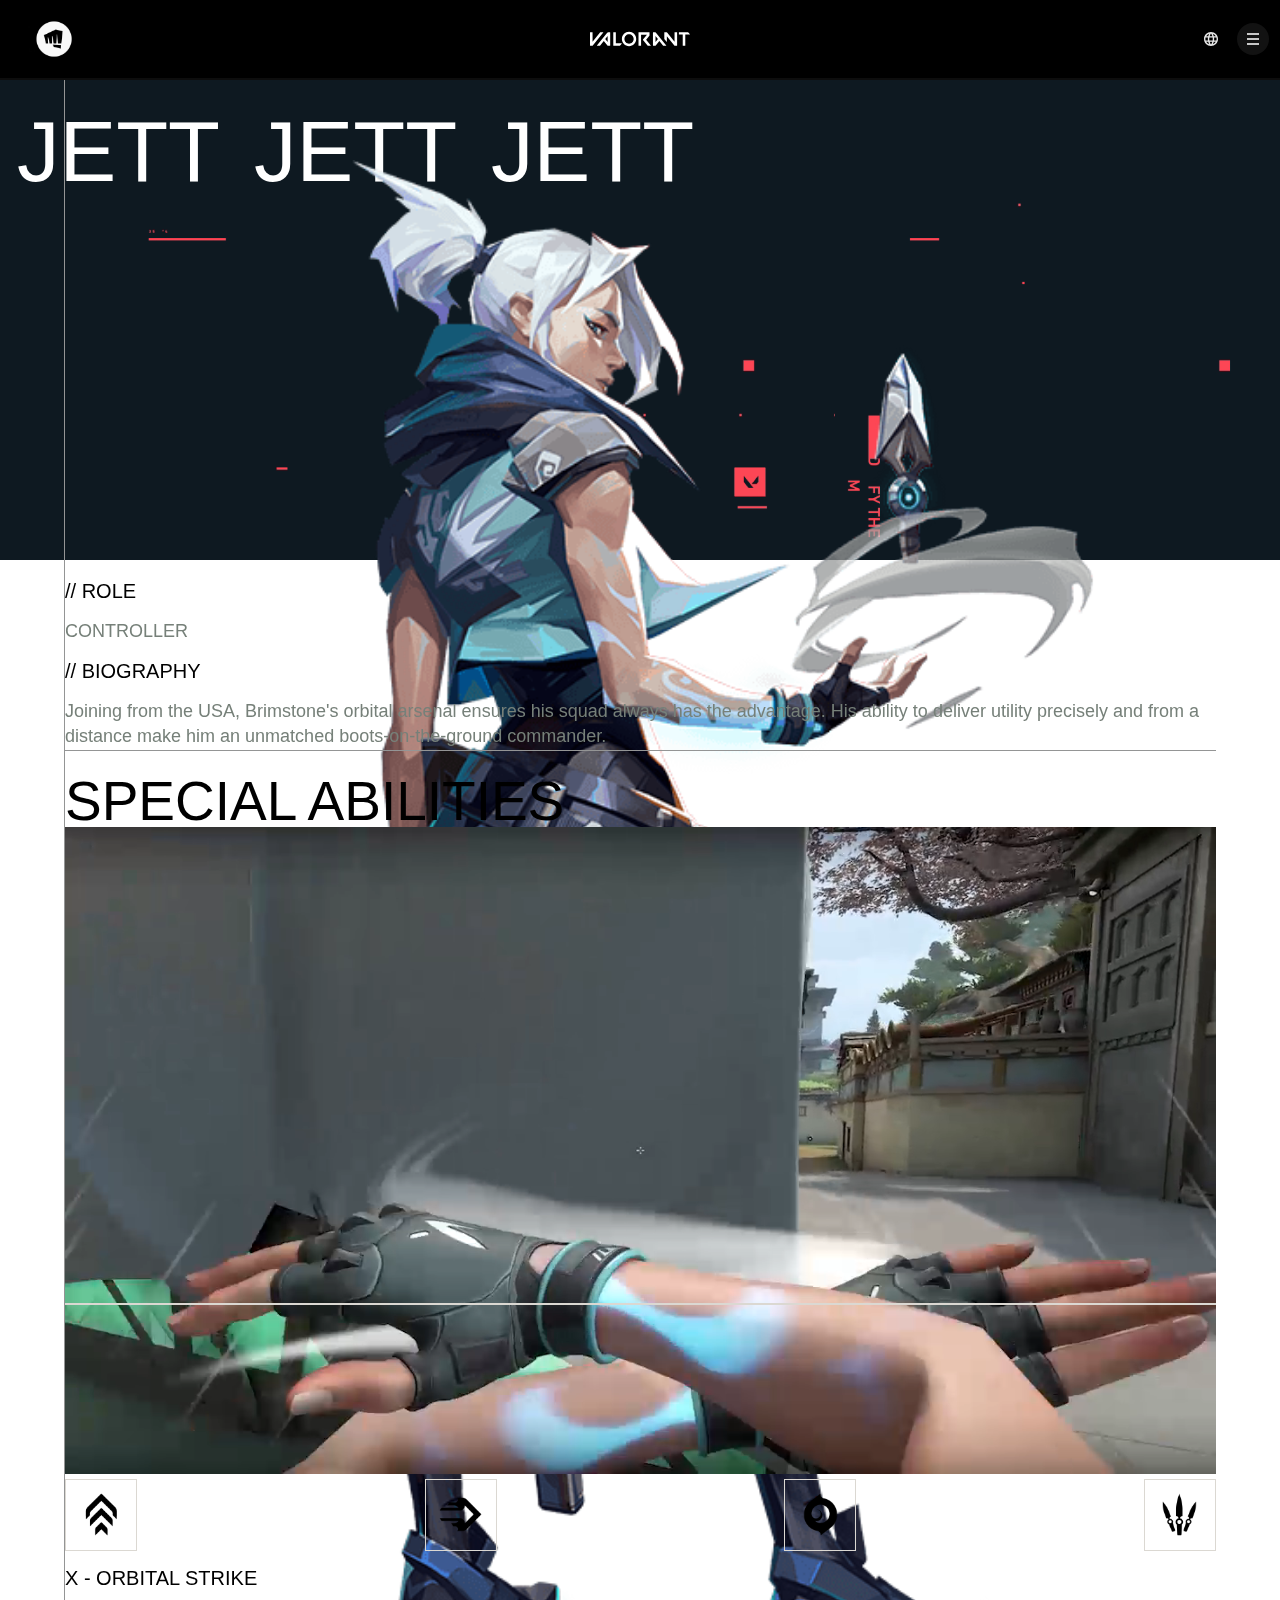
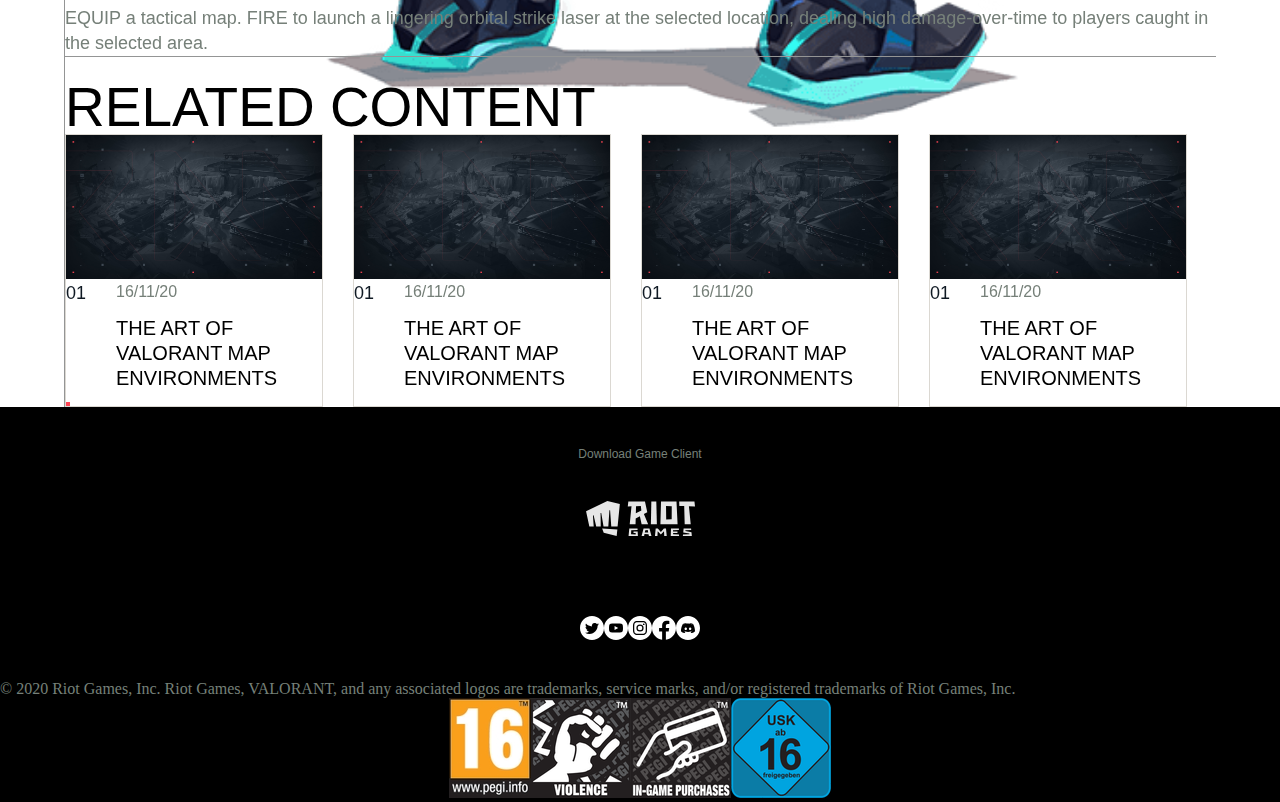
==== agents.html @ daf1ef64 "Add files via upload" ====
<!doctype html>

<html lang="en">

<head>
    <meta charset="UTF-8">
    <meta name="author" content="Lars">
    <meta name="viewport" content="width=device-width, initial-scale=1">
    <title>Play Valorant</title>
    <link href="styles/agents.css" rel="stylesheet">
    <link href="https://lolstatic-a.akamaihd.net/webfonts/live/css/valorant/fonts.css" rel="stylesheet">
</head>

<body>

    <header>
      <nav>
        <ul>
          <li class="riotLi">
            <button class="riot" type="button" name="button"></button>
          </li>
          <li class="logoLi">
            <img class="logo" src="./assets/images/header/logo.svg" alt="logo">
          </li>
          <li class="langLi">
            <img class="lang" src="./assets/images/header/lang.svg" alt="lang">
          </li>
          <li class="menuMobileLi">
            <button class="menuMobile" type="button" name="button"></button>
          </li>
        </ul>
      </nav>
    </header>

    <main>

      <!-- AGENTS SELECT -->
      <section>
          <span></span>
          <video autoplay muted loop>
            <source src="./assets/video/agent-background-generic.mp4" type="video/mp4">
          </video>
          <div class="agentSelect">
            <ul>
              <li>
                <h2>JETT</h2>
              </li>
              <li>
                <h2>JETT</h2>
              </li>
              <li>
                <h2>JETT</h2>
              </li>
            </ul>
            <img src="./assets/images/agents/jett/V_AGENTS_587x900_Jett.png" alt="Jett">
        </div>
      </section>

      <section>
        <h3>// ROLE</h3>
        <p>CONTROLLER</p>
        <h3>// BIOGRAPHY</h3>
        <p>Joining from the USA, Brimstone's orbital arsenal ensures his squad always has the advantage. His ability to deliver utility precisely and from a distance make him an unmatched boots-on-the-ground commander.</p>
      </section>

      <!-- SPECIAL ABILITIES -->
      <section>
        <h2>SPECIAL ABILITIES</h2>
        <video autoplay muted loop>
          <source src="./assets/video/agents/jett/Jett_Q_v001_web.mp4" type="video/mp4">
        </video>
        <ul>
          <li>
            <img src="./assets/images/agents/jett/TX_Jett_Q.png" alt="">
          </li>
          <li>
            <img src="./assets/images/agents/jett/TX_Jett_E.png" alt="">
          </li>
          <li>
            <img src="./assets/images/agents/jett/TX_Jett_C.png" alt="">
          </li>
          <li>
            <img src="./assets/images/agents/jett/TX_Jett_X.png" alt="">
          </li>
        </ul>
        <h3>X - ORBITAL STRIKE</h3>
        <p>EQUIP a tactical map. FIRE to launch a lingering orbital strike laser at the selected location, dealing high damage-over-time to players caught in the selected area.</p>
      </section>

      <!-- RELATED CONTENT -->
      <section>
        <h2>RELATED CONTENT</h2>
        <ul>
          <li>
            <article>
              <img src="./assets/images/news/Valorant_Dev_Diary_24_Banner.jpg" alt="banner1">
              <ul>
                <li>
                  <span>01</span>
                </li>
                <li>
                  <time datetime="2020-11-16">16/11/20</time>
                  <h3>The Art of VALORANT Map Environments</h3>
                </li>
              </ul>
            </article>
          </li>
          <li>
            <article>
              <img src="./assets/images/news/Valorant_Dev_Diary_24_Banner.jpg" alt="banner1">
              <ul>
                <li>
                  <span>01</span>
                </li>
                <li>
                  <time datetime="2020-11-16">16/11/20</time>
                  <h3>The Art of VALORANT Map Environments</h3>
                </li>
              </ul>
            </article>
          </li>
          <li>
            <article>
              <img src="./assets/images/news/Valorant_Dev_Diary_24_Banner.jpg" alt="banner1">
              <ul>
                <li>
                  <span>01</span>
                </li>
                <li>
                  <time datetime="2020-11-16">16/11/20</time>
                  <h3>The Art of VALORANT Map Environments</h3>
                </li>
              </ul>
            </article>
          </li>
          <li>
            <article>
              <img src="./assets/images/news/Valorant_Dev_Diary_24_Banner.jpg" alt="banner1">
              <ul>
                <li>
                  <span>01</span>
                </li>
                <li>
                  <time datetime="2020-11-16">16/11/20</time>
                  <h3>The Art of VALORANT Map Environments</h3>
                </li>
              </ul>
            </article>
          </li>
        </ul>
      </section>

    </main>

    <footer>
      <h4>Download Game Client</h4>
      <a href="#"><img src="./assets/images/footer/riotLogo.svg" alt="Logo"></a>
      <ul>
        <li>
          <a href="#"><img src="./assets/images/footer/twitter.svg" alt=""></a>
        </li>
        <li>
          <a href="#"><img src="./assets/images/footer/youtube.svg" alt=""></a>
        </li>
        <li>
          <a href="#"><img src="./assets/images/footer/instagram.svg" alt=""></a>
        </li>
        <li>
          <a href="#"><img src="./assets/images/footer/facebook.svg" alt=""></a>
        </li>
        <li>
          <a href="#"><img src="./assets/images/footer/discord.svg" alt=""></a>
        </li>
      </ul>
      <p>
        © 2020 Riot Games, Inc. Riot Games, VALORANT, and any associated logos are trademarks, service marks, and/or registered trademarks of Riot Games, Inc.
      </p>
      <ul>
        <li>
          <a href="#"></a>
        </li>
        <li>
          <a href="#"></a>
        </li>
      </ul>
      <ul>
        <li>
          <img src="./assets/images/footer/EU_-_16_black.jpg" alt="">
        </li>
        <li>
          <img src="./assets/images/footer/EU_-_descriptor_violence.png" alt="">
        </li>
        <li>
          <img src="./assets/images/footer/EU_-_descriptor_in-game-purchase.png" alt="">
        </li>
        <li>
          <img src="./assets/images/footer/Germany_-_16_(small).png" alt="">
        </li>
      </ul>
    </footer>

    <script src="scripts/script.js"></script>

</body>

</html>
---- styles/agents.css ----
@import "main.css";
/* AGENTS SELECT */
section:first-of-type {
  margin: 0;
  width: 100%;
  border-left: 0;
  grid-column:1/-1;
  grid-row:1;
}

section:first-of-type video {
  position: relative;
  top: 0;
  bottom: 0;
  height: 30em;
  width: 100%;
  overflow: hidden;
  object-fit: cover;
  object-position: center;
}

section:first-of-type > span {
    position: absolute;
    border-left: 1px solid var(--v-allBorder);
    height: 100%;
    left: 5%;
    z-index: 3;
}

/* in video */
section:first-of-type div {
  position: absolute;
  width: 100%;
  top: 0;
  display: flex;
  flex-direction: column;
  align-items: center;
}

section:first-of-type div ul {
  width: 100vw;
  margin-top: 2em;
  display: flex;
  overflow-x:auto;
  scroll-snap-type: x mandatory;
  /* flex-direction: row; */
}

section:first-of-type div ul li h2 {
  color: var(--v-white);
  border-top: unset;
  font-size: 5.3125em;
  padding: 0 0.2em;
}

section:first-of-type div img{
  position: absolute;
  top: 5em;
  width: 80%;
}

section:nth-of-type(2){
  grid-column:2;
  grid-row:2;
}

/* SPECIAL ABILITIES */

section:nth-of-type(3){
  grid-column:2;
  grid-row:3;
}

section:nth-of-type(3) ul{
  display: flex;
  justify-content: space-between;
}

section:nth-of-type(3) ul::before{
  content: "";
  display: block;
  position: absolute;
  width: 100%;
  top: 61%;
  border: 1px solid var(--v-stroke);
}

section:nth-of-type(3) ul li{
  width: 4.5em;
  height: 4.5em;
  border: 1px solid var(--v-stroke);
  display: flex;
  justify-content: center;
  align-items: center;
}

section:nth-of-type(3) ul li img{
  width: 2.6875em;
  filter: brightness(0);
}

/* RELATED CONTENT */

section:nth-of-type(4){
  grid-column:2;
  grid-row:4;
}

section:nth-of-type(4) ul {
  display:flex;
  overflow-x:auto;
  scroll-snap-type: x mandatory;
}

section:nth-of-type(4) li {
   scroll-snap-align: center;
}

section:nth-of-type(4) li + li {
   margin-left: 1.875em;
}

section:nth-of-type(4) ul li article {
  width: 258px;
  border: 1px solid var(--v-stroke);
}

section:nth-of-type(4) ul li article ul li::before {
  content: "";
      display: block;
      position: absolute;
      height: 0.25em;
      width: 0.25em;
      bottom: 1px;
      left: 1px;
      background-color: var(--v-red);
}

section:nth-of-type(4) ul li article ul li time{
  font-family: DINNextW05-Medium,arial,georgia,sans-serif;
  font-size: 16px;
  color: var(--v-gray);
}

section:nth-of-type(4) ul li article span{
  font-family: DINNextW05-Medium,arial,georgia,sans-serif;
  font-size: 18px;
  text-transform: uppercase;
  color: var(--v-darkBlue);
}
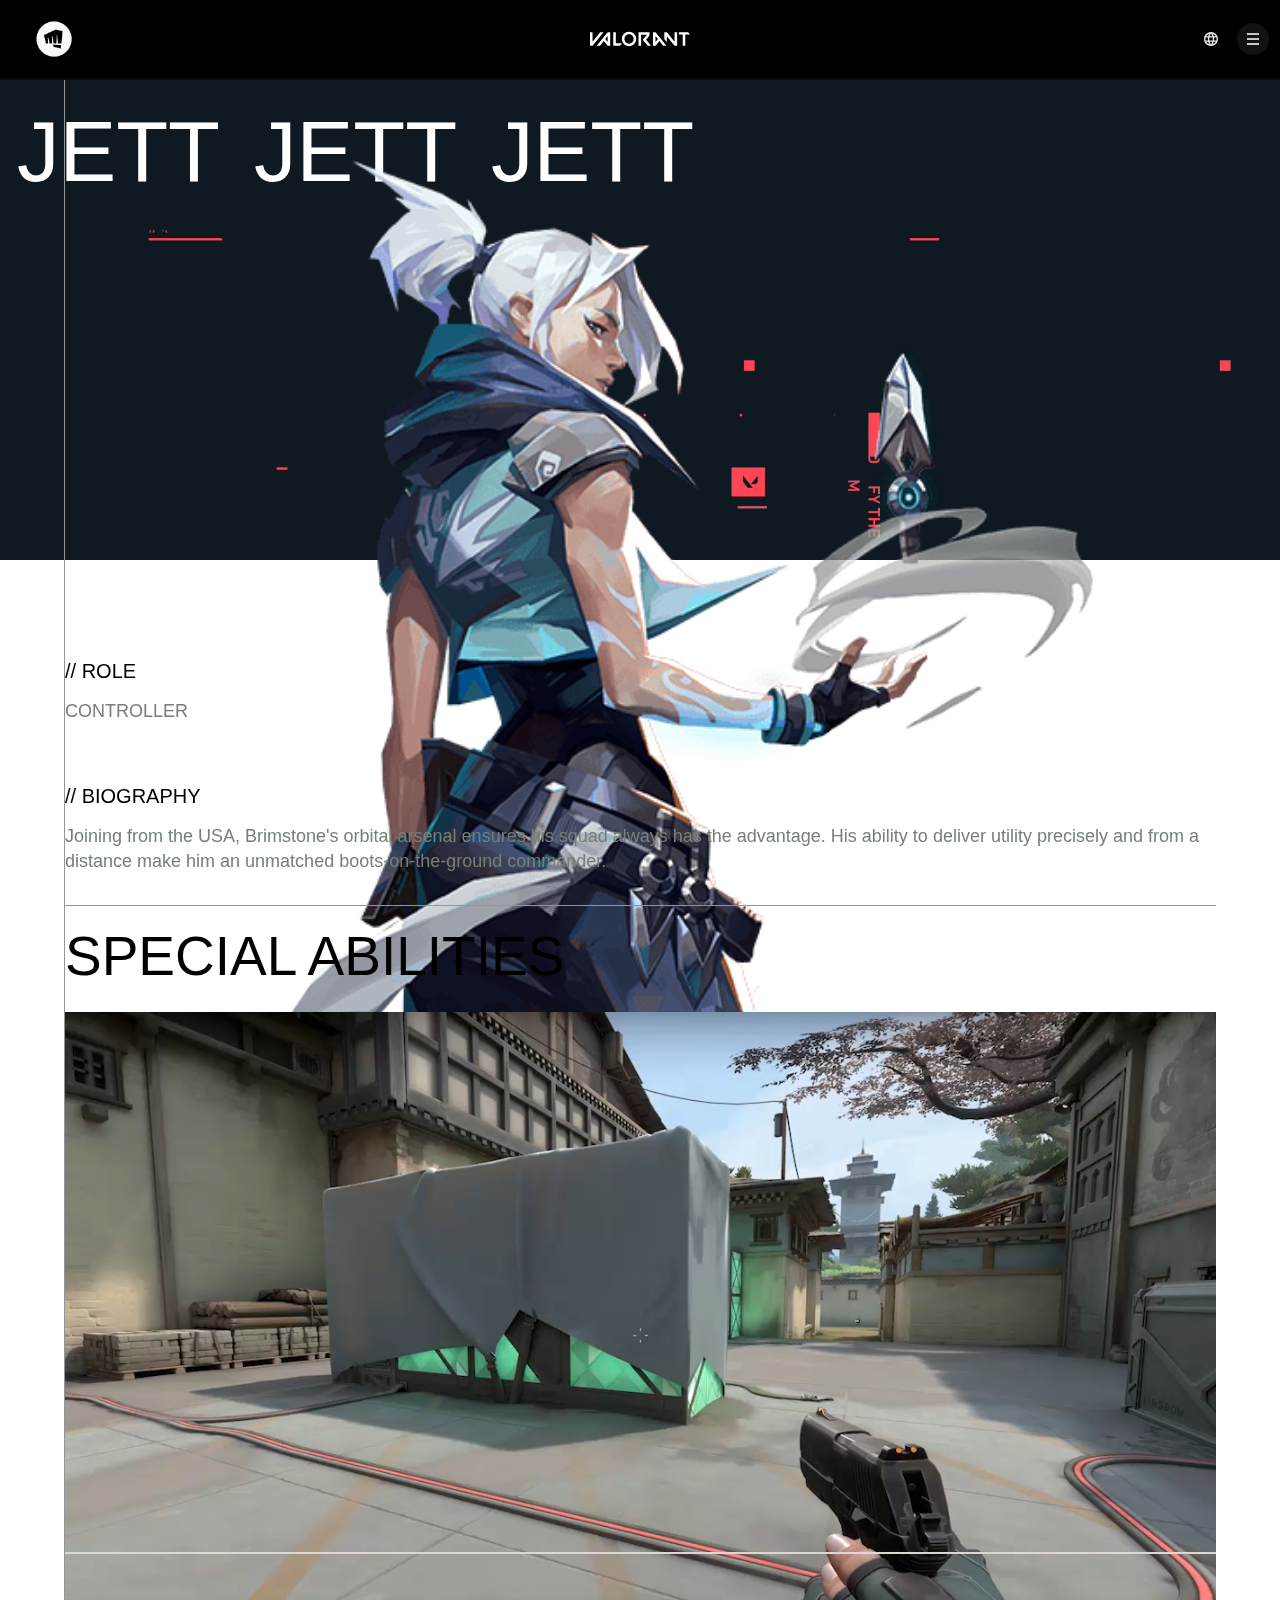
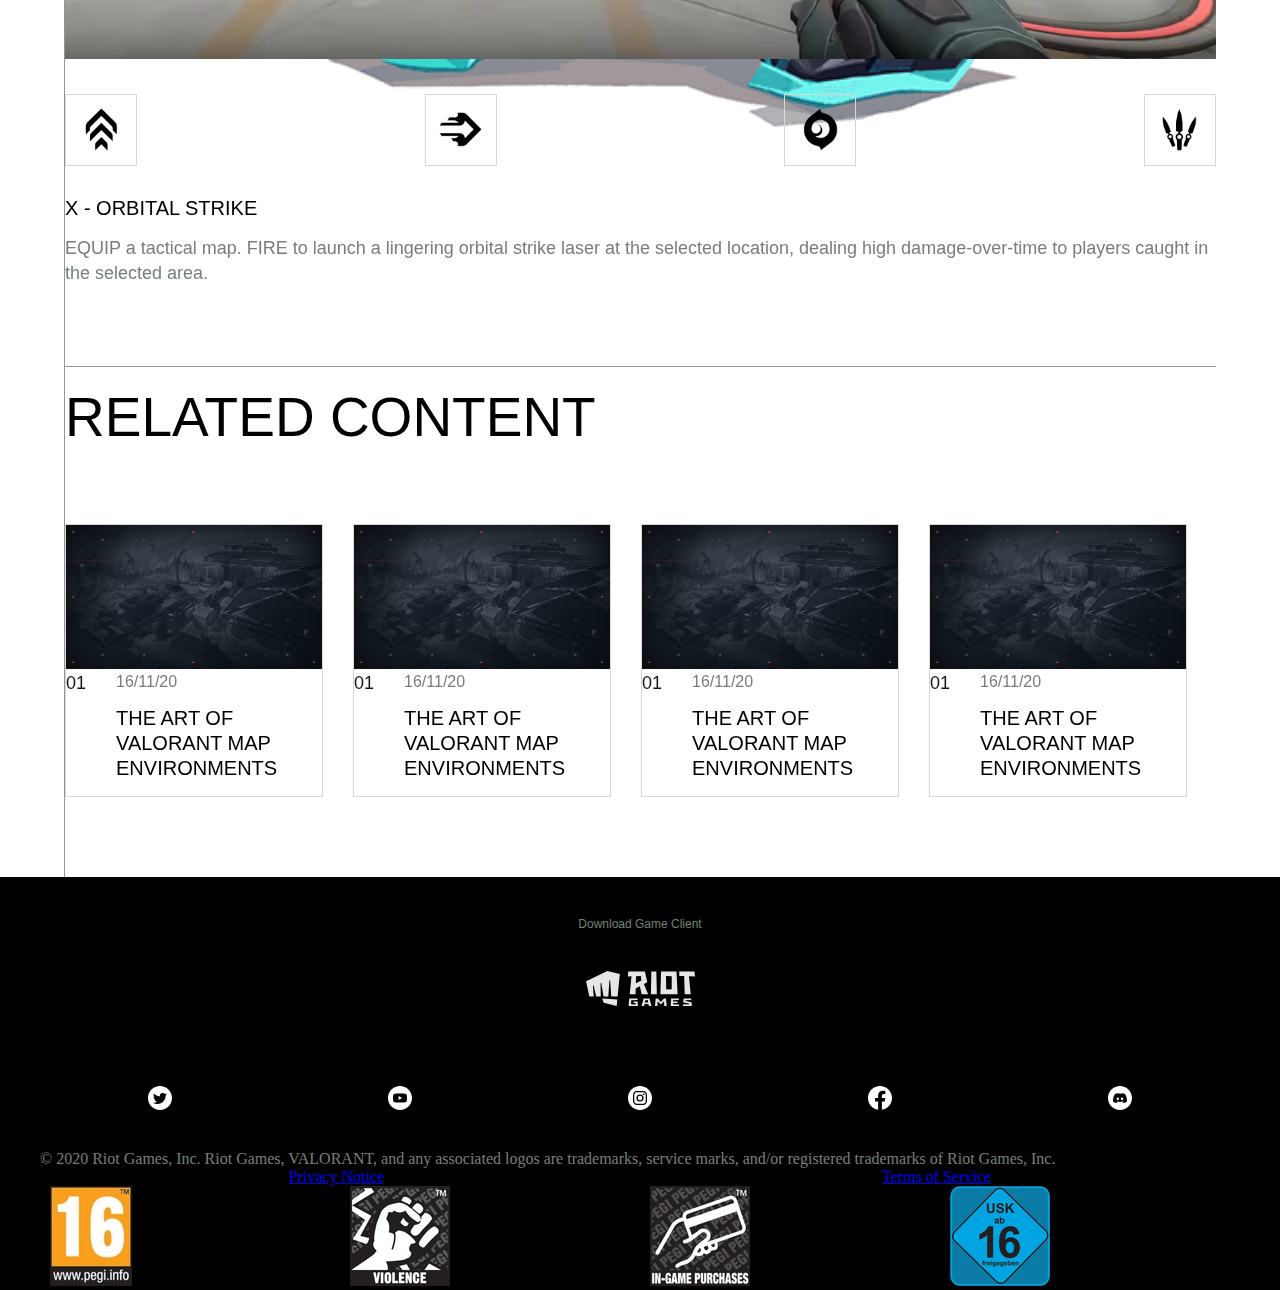
==== commit 1256954f: "Add files via upload" ====
--- a/agents.html
+++ b/agents.html
@@ -177,10 +177,10 @@
       </p>
       <ul>
         <li>
-          <a href="#"></a>
-        </li>
-        <li>
-          <a href="#"></a>
+          <a href="#">Privacy Notice</a>
+        </li>
+        <li>
+          <a href="#">Terms of Service</a>
         </li>
       </ul>
       <ul>
--- a/styles/agents.css
+++ b/styles/agents.css
@@ -64,16 +64,32 @@
   grid-row:2;
 }
 
+section:nth-of-type(2) h3:first-of-type{
+  padding-top: 80px;
+}
+
+section:nth-of-type(2) h3:nth-of-type(2){
+  padding-top: 30px;
+}
+
+section:nth-of-type(2) p{
+  margin-bottom: 30px;
+}
+
 /* SPECIAL ABILITIES */
-
 section:nth-of-type(3){
   grid-column:2;
   grid-row:3;
 }
 
+section:nth-of-type(3) h2{
+  margin-bottom: 30px;
+}
+
 section:nth-of-type(3) ul{
   display: flex;
   justify-content: space-between;
+  margin: 30px 0;
 }
 
 section:nth-of-type(3) ul::before{
@@ -99,17 +115,25 @@
   filter: brightness(0);
 }
 
+section:nth-of-type(3) p{
+  margin-bottom: 80px;
+}
+
 /* RELATED CONTENT */
-
 section:nth-of-type(4){
   grid-column:2;
   grid-row:4;
 }
 
-section:nth-of-type(4) ul {
+section:nth-of-type(4) ul:first-of-type {
   display:flex;
   overflow-x:auto;
   scroll-snap-type: x mandatory;
+  margin: 80px 0;
+}
+
+section:nth-of-type(4) ul li article ul:first-of-type  {
+  margin: 0;
 }
 
 section:nth-of-type(4) li {
@@ -125,17 +149,6 @@
   border: 1px solid var(--v-stroke);
 }
 
-section:nth-of-type(4) ul li article ul li::before {
-  content: "";
-      display: block;
-      position: absolute;
-      height: 0.25em;
-      width: 0.25em;
-      bottom: 1px;
-      left: 1px;
-      background-color: var(--v-red);
-}
-
 section:nth-of-type(4) ul li article ul li time{
   font-family: DINNextW05-Medium,arial,georgia,sans-serif;
   font-size: 16px;
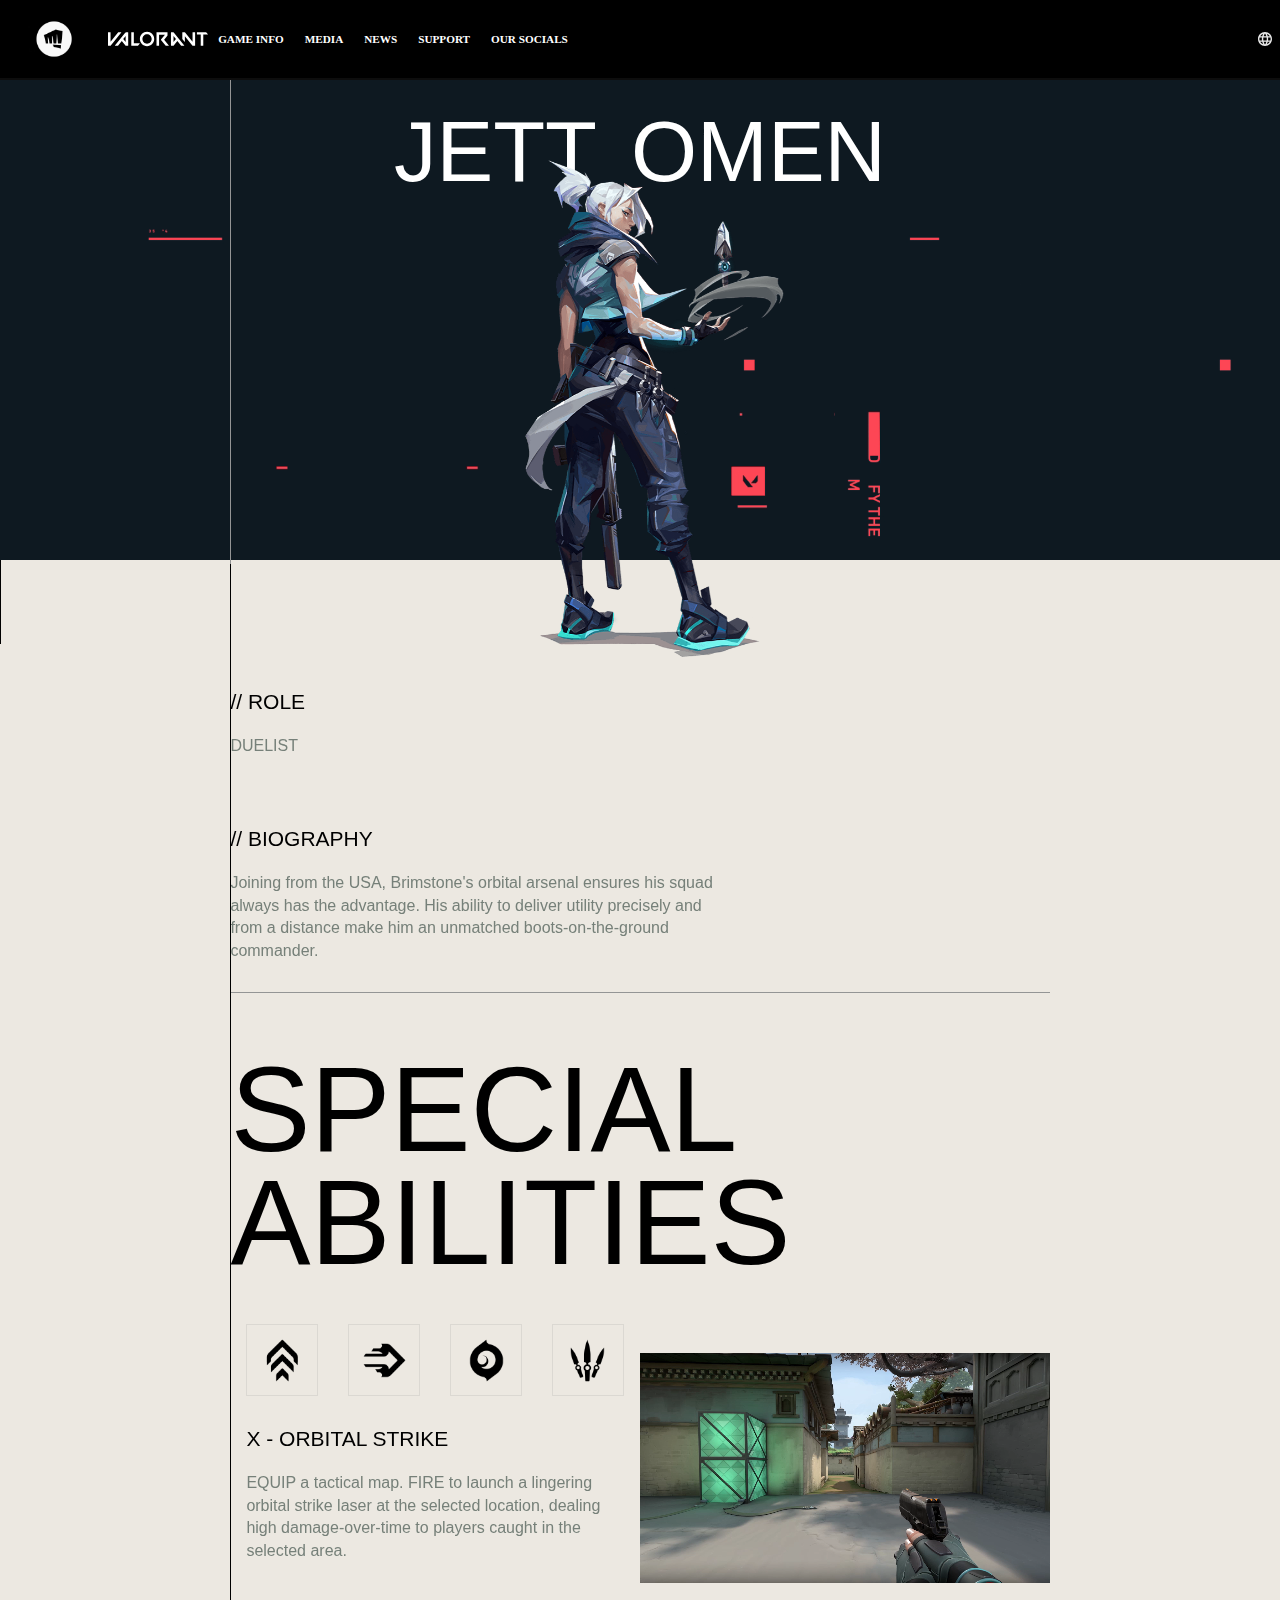
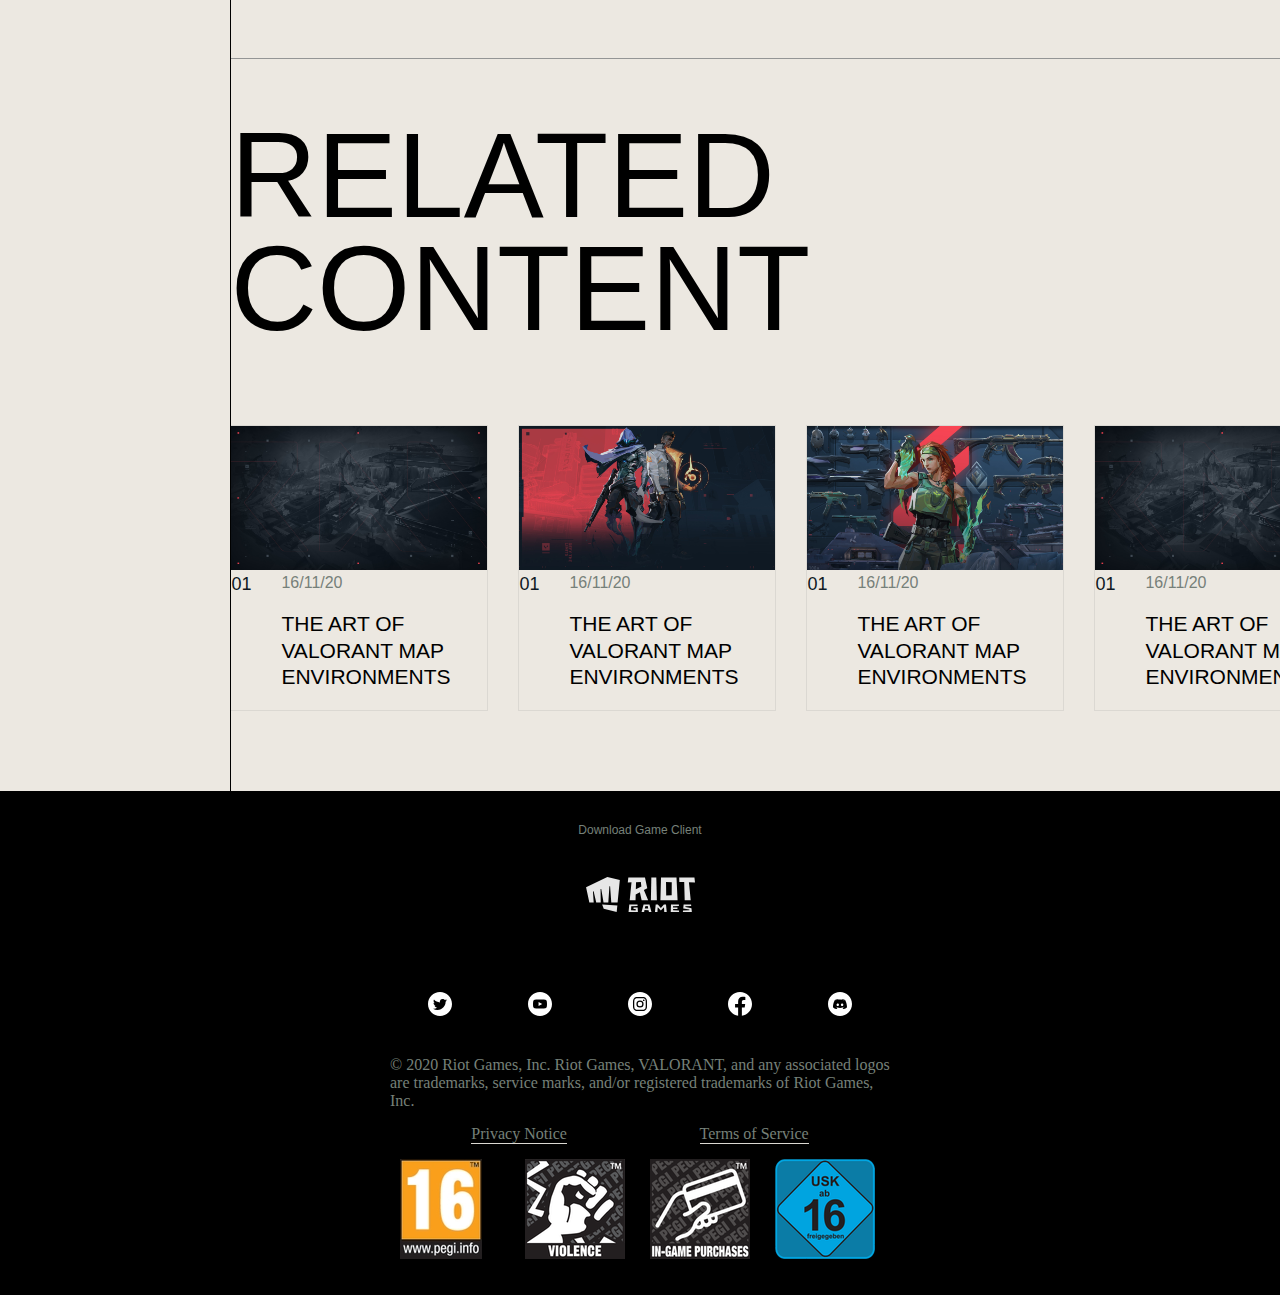
==== commit 16984164: "Add files via upload" ====
--- a/agents.html
+++ b/agents.html
@@ -1,36 +1,80 @@
 <!doctype html>
 
-<html lang="en">
+<html lang="nl">
 
 <head>
     <meta charset="UTF-8">
     <meta name="author" content="Lars">
     <meta name="viewport" content="width=device-width, initial-scale=1">
+    <meta name="Description" content="VALORANT Site">
     <title>Play Valorant</title>
     <link href="styles/agents.css" rel="stylesheet">
     <link href="https://lolstatic-a.akamaihd.net/webfonts/live/css/valorant/fonts.css" rel="stylesheet">
+    <link href="//db.onlinewebfonts.com/c/21379d8fbabd2222e354e68834a8d266?family=MarkforEbiquityW05-Bold" rel="stylesheet" type="text/css"/>
 </head>
 
 <body>
 
-    <header>
-      <nav>
-        <ul>
-          <li class="riotLi">
-            <button class="riot" type="button" name="button"></button>
-          </li>
-          <li class="logoLi">
-            <img class="logo" src="./assets/images/header/logo.svg" alt="logo">
-          </li>
-          <li class="langLi">
-            <img class="lang" src="./assets/images/header/lang.svg" alt="lang">
-          </li>
-          <li class="menuMobileLi">
-            <button class="menuMobile" type="button" name="button"></button>
-          </li>
-        </ul>
-      </nav>
-    </header>
+  <header>
+    <nav>
+      <ul>
+        <li>
+          <button type="button" name="button"></button>
+        </li>
+        <li>
+          <img src="./assets/images/header/logo.svg" alt="logo">
+        </li>
+        <li>
+          <ul class="dropdown-container">
+            <li class="dropdown-content">
+                <a href="#"><img src="./assets/images/logo.svg" alt="logo"></a>
+            </li>
+            <li class="dropdown">
+              <a href="#">GAME INFO</a>
+              <ul class="dropdown-content">
+                <li><a href="#">GAME INFO</a></li>
+                <li><a href="#">AGENTS</a></li>
+                <li><a href="#">MAPS</a></li>
+                <li><a href="#">ARSENAL</a></li>
+              </ul>
+            </li>
+            <li>
+              <a href="#">MEDIA</a>
+            </li>
+            <li>
+              <a href="#">NEWS</a>
+            </li>
+            <li class="dropdown">
+              <a href="#">SUPPORT</a>
+              <ul class="dropdown-content">
+                <li><a href="#">SUPPORT</a></li>
+                <li><a href="#">SPECS</a></li>
+                <li><a href="#">SUPPORT</a></li>
+                <li><a href="#">COMMUNITY CODE</a></li>
+              </ul>
+            </li>
+            <li class="dropdown">
+              <a href="#">OUR SOCIALS</a>
+              <ul class="dropdown-content">
+                <li><a href="#">OUR SOCIALS</a></li>
+                <li><a href="#">TWITTER</a></li>
+                <li><a href="#">YOUTUBE</a></li>
+                <li><a href="#">INSTAGRAM</a></li>
+                <li><a href="#">FACEBOOK</a></li>
+                <li><a href="#">DISCORD</a></li>
+              </ul>
+            </li>
+          </ul>
+        </li>
+        <li>
+          <img src="./assets/images/header/lang.svg" alt="lang">
+        </li>
+        <li>
+          <button type="button" name="button"></button>
+        </li>
+      </ul>
+    </nav>
+  </header>
 
     <main>
 
@@ -40,25 +84,22 @@
           <video autoplay muted loop>
             <source src="./assets/video/agent-background-generic.mp4" type="video/mp4">
           </video>
-          <div class="agentSelect">
+          <div>
             <ul>
               <li>
                 <h2>JETT</h2>
               </li>
               <li>
-                <h2>JETT</h2>
-              </li>
-              <li>
-                <h2>JETT</h2>
+                <h2>OMEN</h2>
               </li>
             </ul>
-            <img src="./assets/images/agents/jett/V_AGENTS_587x900_Jett.png" alt="Jett">
+            <img src="./assets/images/agents/V_AGENTS_587x900_Jett.png" alt="Jett" value="0">
         </div>
       </section>
 
       <section>
         <h3>// ROLE</h3>
-        <p>CONTROLLER</p>
+        <p>DUELIST</p>
         <h3>// BIOGRAPHY</h3>
         <p>Joining from the USA, Brimstone's orbital arsenal ensures his squad always has the advantage. His ability to deliver utility precisely and from a distance make him an unmatched boots-on-the-ground commander.</p>
       </section>
@@ -66,25 +107,27 @@
       <!-- SPECIAL ABILITIES -->
       <section>
         <h2>SPECIAL ABILITIES</h2>
-        <video autoplay muted loop>
-          <source src="./assets/video/agents/jett/Jett_Q_v001_web.mp4" type="video/mp4">
-        </video>
-        <ul>
-          <li>
-            <img src="./assets/images/agents/jett/TX_Jett_Q.png" alt="">
-          </li>
-          <li>
-            <img src="./assets/images/agents/jett/TX_Jett_E.png" alt="">
-          </li>
-          <li>
-            <img src="./assets/images/agents/jett/TX_Jett_C.png" alt="">
-          </li>
-          <li>
-            <img src="./assets/images/agents/jett/TX_Jett_X.png" alt="">
-          </li>
-        </ul>
-        <h3>X - ORBITAL STRIKE</h3>
-        <p>EQUIP a tactical map. FIRE to launch a lingering orbital strike laser at the selected location, dealing high damage-over-time to players caught in the selected area.</p>
+        <div>
+          <video autoplay muted loop src="./assets/images/agents/Jett_C_v001_web.mp4"></video>
+          <div>
+            <ul>
+              <li>
+                <img src="./assets/images/agents/TX_Jett_Q.png" alt="Q">
+              </li>
+              <li>
+                <img src="./assets/images/agents/TX_Jett_E.png" alt="E">
+              </li>
+              <li>
+                <img src="./assets/images/agents/TX_Jett_C.png" alt="C">
+              </li>
+              <li>
+                <img src="./assets/images/agents/TX_Jett_X.png" alt="X">
+              </li>
+            </ul>
+            <h3>X - ORBITAL STRIKE</h3>
+            <p>EQUIP a tactical map. FIRE to launch a lingering orbital strike laser at the selected location, dealing high damage-over-time to players caught in the selected area.</p>
+        </div>
+        </div>
       </section>
 
       <!-- RELATED CONTENT -->
@@ -107,35 +150,35 @@
           </li>
           <li>
             <article>
-              <img src="./assets/images/news/Valorant_Dev_Diary_24_Banner.jpg" alt="banner1">
-              <ul>
-                <li>
-                  <span>01</span>
-                </li>
-                <li>
-                  <time datetime="2020-11-16">16/11/20</time>
-                  <h3>The Art of VALORANT Map Environments</h3>
-                </li>
-              </ul>
-            </article>
-          </li>
-          <li>
-            <article>
-              <img src="./assets/images/news/Valorant_Dev_Diary_24_Banner.jpg" alt="banner1">
-              <ul>
-                <li>
-                  <span>01</span>
-                </li>
-                <li>
-                  <time datetime="2020-11-16">16/11/20</time>
-                  <h3>The Art of VALORANT Map Environments</h3>
-                </li>
-              </ul>
-            </article>
-          </li>
-          <li>
-            <article>
-              <img src="./assets/images/news/Valorant_Dev_Diary_24_Banner.jpg" alt="banner1">
+              <img src="./assets/images/news/VAL_Patch_1_10_Notes_Banner.jpg" alt="banner2">
+              <ul>
+                <li>
+                  <span>01</span>
+                </li>
+                <li>
+                  <time datetime="2020-11-16">16/11/20</time>
+                  <h3>The Art of VALORANT Map Environments</h3>
+                </li>
+              </ul>
+            </article>
+          </li>
+          <li>
+            <article>
+              <img src="./assets/images/news/act-3-article-banner.jpg" alt="banner3">
+              <ul>
+                <li>
+                  <span>01</span>
+                </li>
+                <li>
+                  <time datetime="2020-11-16">16/11/20</time>
+                  <h3>The Art of VALORANT Map Environments</h3>
+                </li>
+              </ul>
+            </article>
+          </li>
+          <li>
+            <article>
+              <img src="./assets/images/news/Valorant_Dev_Diary_24_Banner.jpg" alt="banner4">
               <ul>
                 <li>
                   <span>01</span>
@@ -153,50 +196,52 @@
     </main>
 
     <footer>
-      <h4>Download Game Client</h4>
-      <a href="#"><img src="./assets/images/footer/riotLogo.svg" alt="Logo"></a>
-      <ul>
-        <li>
-          <a href="#"><img src="./assets/images/footer/twitter.svg" alt=""></a>
-        </li>
-        <li>
-          <a href="#"><img src="./assets/images/footer/youtube.svg" alt=""></a>
-        </li>
-        <li>
-          <a href="#"><img src="./assets/images/footer/instagram.svg" alt=""></a>
-        </li>
-        <li>
-          <a href="#"><img src="./assets/images/footer/facebook.svg" alt=""></a>
-        </li>
-        <li>
-          <a href="#"><img src="./assets/images/footer/discord.svg" alt=""></a>
-        </li>
-      </ul>
-      <p>
-        © 2020 Riot Games, Inc. Riot Games, VALORANT, and any associated logos are trademarks, service marks, and/or registered trademarks of Riot Games, Inc.
-      </p>
-      <ul>
-        <li>
-          <a href="#">Privacy Notice</a>
-        </li>
-        <li>
-          <a href="#">Terms of Service</a>
-        </li>
-      </ul>
-      <ul>
-        <li>
-          <img src="./assets/images/footer/EU_-_16_black.jpg" alt="">
-        </li>
-        <li>
-          <img src="./assets/images/footer/EU_-_descriptor_violence.png" alt="">
-        </li>
-        <li>
-          <img src="./assets/images/footer/EU_-_descriptor_in-game-purchase.png" alt="">
-        </li>
-        <li>
-          <img src="./assets/images/footer/Germany_-_16_(small).png" alt="">
-        </li>
-      </ul>
+      <div>
+        <h4>Download Game Client</h4>
+        <a href="#"><img src="./assets/images/footer/riotLogo.svg" alt="Logo"></a>
+        <ul>
+          <li>
+            <a href="#"><img src="./assets/images/footer/twitter.svg" alt=""></a>
+          </li>
+          <li>
+            <a href="#"><img src="./assets/images/footer/youtube.svg" alt=""></a>
+          </li>
+          <li>
+            <a href="#"><img src="./assets/images/footer/instagram.svg" alt=""></a>
+          </li>
+          <li>
+            <a href="#"><img src="./assets/images/footer/facebook.svg" alt=""></a>
+          </li>
+          <li>
+            <a href="#"><img src="./assets/images/footer/discord.svg" alt=""></a>
+          </li>
+        </ul>
+        <p>
+          © 2020 Riot Games, Inc. Riot Games, VALORANT, and any associated logos are trademarks, service marks, and/or registered trademarks of Riot Games, Inc.
+        </p>
+        <ul>
+          <li>
+            <a href="#">Privacy Notice</a>
+          </li>
+          <li>
+            <a href="#">Terms of Service</a>
+          </li>
+        </ul>
+        <ul>
+          <li>
+            <img src="./assets/images/footer/EU_-_16_black.jpg" alt="">
+          </li>
+          <li>
+            <img src="./assets/images/footer/EU_-_descriptor_violence.png" alt="">
+          </li>
+          <li>
+            <img src="./assets/images/footer/EU_-_descriptor_in-game-purchase.png" alt="">
+          </li>
+          <li>
+            <img src="./assets/images/footer/Germany_-_16_(small).png" alt="">
+          </li>
+        </ul>
+      </div>
     </footer>
 
     <script src="scripts/script.js"></script>
--- a/styles/agents.css
+++ b/styles/agents.css
@@ -2,6 +2,7 @@
 /* AGENTS SELECT */
 section:first-of-type {
   margin: 0;
+  margin-top: 5em;
   width: 100%;
   border-left: 0;
   grid-column:1/-1;
@@ -21,7 +22,7 @@
 
 section:first-of-type > span {
     position: absolute;
-    border-left: 1px solid var(--v-allBorder);
+    border-left: 0.0625em solid var(--v-allBorder);
     height: 100%;
     left: 5%;
     z-index: 3;
@@ -41,9 +42,9 @@
   width: 100vw;
   margin-top: 2em;
   display: flex;
-  overflow-x:auto;
+  overflow-x: auto;
   scroll-snap-type: x mandatory;
-  /* flex-direction: row; */
+  justify-content: center;
 }
 
 section:first-of-type div ul li h2 {
@@ -53,10 +54,11 @@
   padding: 0 0.2em;
 }
 
-section:first-of-type div img{
+section:first-of-type div img {
   position: absolute;
   top: 5em;
   width: 80%;
+  max-width: 20.3125em;
 }
 
 section:nth-of-type(2){
@@ -65,15 +67,15 @@
 }
 
 section:nth-of-type(2) h3:first-of-type{
-  padding-top: 80px;
+  padding-top: 5em;
 }
 
 section:nth-of-type(2) h3:nth-of-type(2){
-  padding-top: 30px;
+  padding-top: 1.875em;
 }
 
 section:nth-of-type(2) p{
-  margin-bottom: 30px;
+  margin-bottom: 1.875em;
 }
 
 /* SPECIAL ABILITIES */
@@ -82,29 +84,17 @@
   grid-row:3;
 }
 
-section:nth-of-type(3) h2{
-  margin-bottom: 30px;
-}
-
 section:nth-of-type(3) ul{
   display: flex;
   justify-content: space-between;
-  margin: 30px 0;
+  margin: 1.875em 0;
 }
 
-section:nth-of-type(3) ul::before{
-  content: "";
-  display: block;
-  position: absolute;
-  width: 100%;
-  top: 61%;
-  border: 1px solid var(--v-stroke);
-}
 
 section:nth-of-type(3) ul li{
   width: 4.5em;
   height: 4.5em;
-  border: 1px solid var(--v-stroke);
+  border: 0.0625em solid var(--v-stroke);
   display: flex;
   justify-content: center;
   align-items: center;
@@ -116,20 +106,20 @@
 }
 
 section:nth-of-type(3) p{
-  margin-bottom: 80px;
+  margin-bottom: 5em;
 }
 
 /* RELATED CONTENT */
 section:nth-of-type(4){
-  grid-column:2;
-  grid-row:4;
+  grid-column: 2/-1;
+  grid-row: 4;
 }
 
 section:nth-of-type(4) ul:first-of-type {
   display:flex;
   overflow-x:auto;
   scroll-snap-type: x mandatory;
-  margin: 80px 0;
+  margin: 5em 0;
 }
 
 section:nth-of-type(4) ul li article ul:first-of-type  {
@@ -145,19 +135,37 @@
 }
 
 section:nth-of-type(4) ul li article {
-  width: 258px;
-  border: 1px solid var(--v-stroke);
+  width: 16.125em;
+  border: 0.0625em solid var(--v-stroke);
 }
 
 section:nth-of-type(4) ul li article ul li time{
   font-family: DINNextW05-Medium,arial,georgia,sans-serif;
-  font-size: 16px;
+  font-size: 1em;
   color: var(--v-gray);
 }
 
 section:nth-of-type(4) ul li article span{
   font-family: DINNextW05-Medium,arial,georgia,sans-serif;
-  font-size: 18px;
+  font-size: 1.125em;
   text-transform: uppercase;
   color: var(--v-darkBlue);
 }
+
+@media only screen and (min-width: 59.375em) {
+  /* VIDEO*/
+  section:first-of-type > span {
+    left: 18%;
+  }
+  section:nth-of-type(3) div:first-of-type {
+    display: flex;
+  }
+  section:nth-of-type(3) div:first-of-type div {
+    display: unset;
+    margin: 1em;
+  }
+  section:nth-of-type(3) video {
+    max-width: 50%;
+    order: 1;
+  }
+}
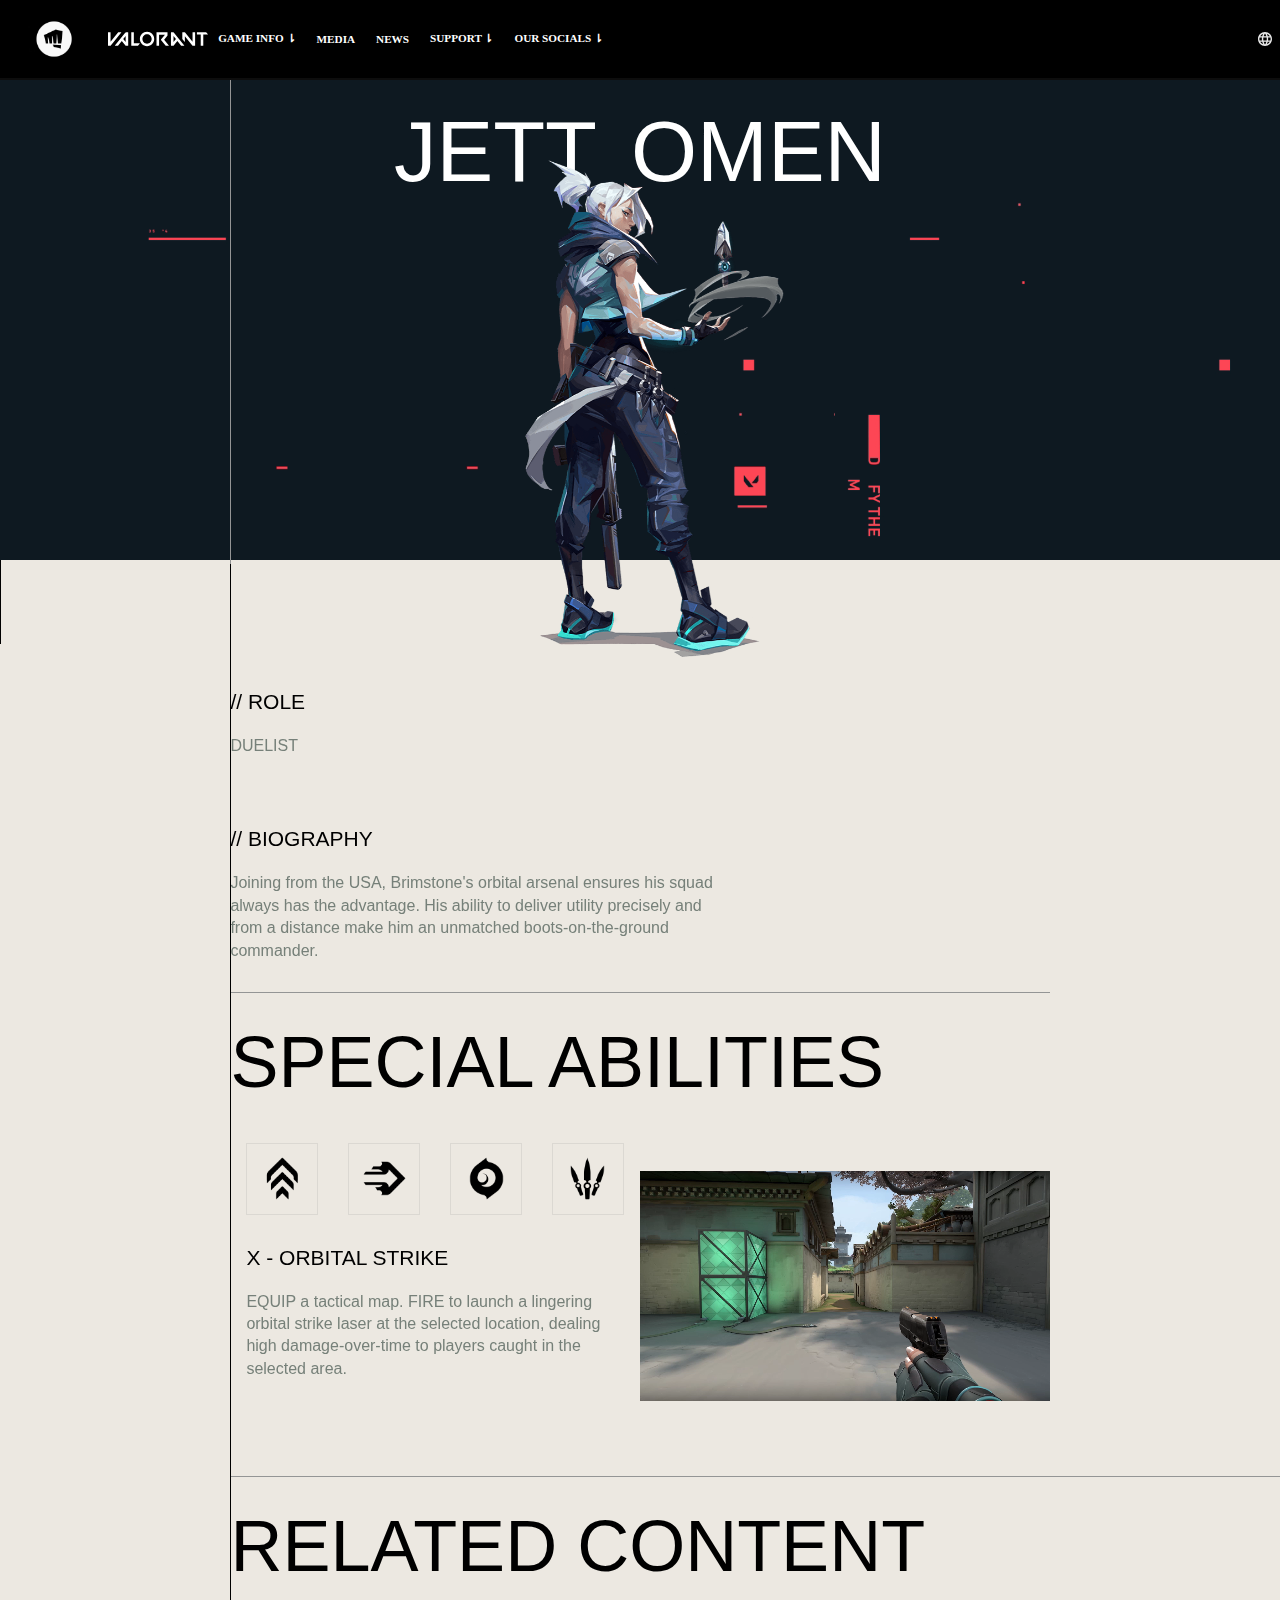
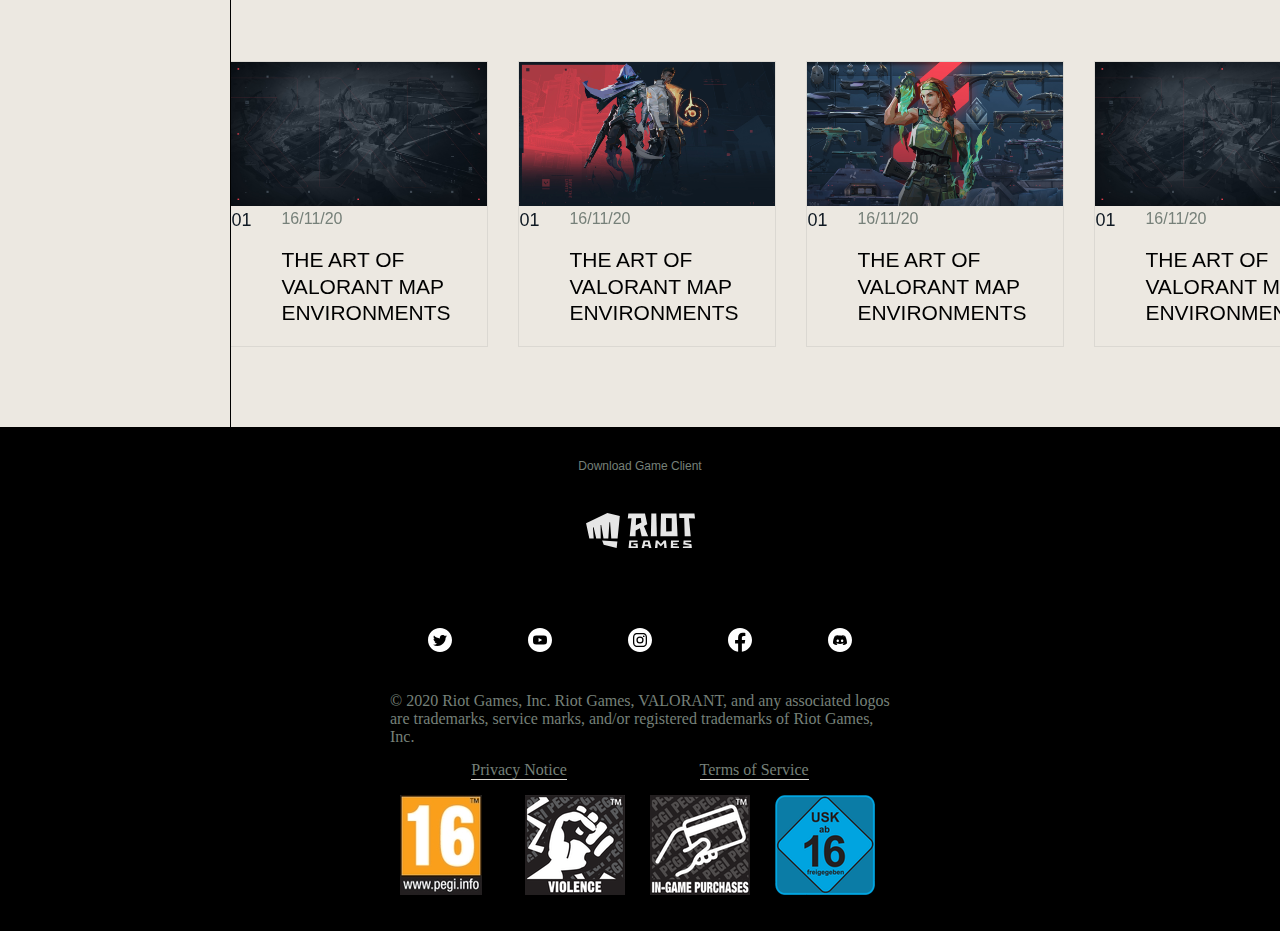
==== commit 13d349fe: "Add files via upload" ====
--- a/agents.html
+++ b/agents.html
@@ -1,6 +1,6 @@
 <!doctype html>
 
-<html lang="nl">
+<html lang="en">
 
 <head>
     <meta charset="UTF-8">
@@ -11,6 +11,7 @@
     <link href="styles/agents.css" rel="stylesheet">
     <link href="https://lolstatic-a.akamaihd.net/webfonts/live/css/valorant/fonts.css" rel="stylesheet">
     <link href="//db.onlinewebfonts.com/c/21379d8fbabd2222e354e68834a8d266?family=MarkforEbiquityW05-Bold" rel="stylesheet" type="text/css"/>
+    <link rel="icon" type="image/png" href="./assets/images/header/favicon.png"/>
 </head>
 
 <body>
@@ -19,20 +20,20 @@
     <nav>
       <ul>
         <li>
-          <button type="button" name="button"></button>
-        </li>
-        <li>
-          <img src="./assets/images/header/logo.svg" alt="logo">
+          <button type="button" name="button riotgame product link"></button>
+        </li>
+        <li>
+          <img src="./assets/images/header/logo.svg" alt="logo valorant">
         </li>
         <li>
           <ul class="dropdown-container">
             <li class="dropdown-content">
-                <a href="#"><img src="./assets/images/logo.svg" alt="logo"></a>
+                <a href="#"><img src="./assets/images/logo.svg" alt="logo valorant"></a>
             </li>
             <li class="dropdown">
-              <a href="#">GAME INFO</a>
+              <a href="#">GAME INFO &#8642;</a>
               <ul class="dropdown-content">
-                <li><a href="#">GAME INFO</a></li>
+                <li><a href="#">&#8636; GAME INFO</a></li>
                 <li><a href="#">AGENTS</a></li>
                 <li><a href="#">MAPS</a></li>
                 <li><a href="#">ARSENAL</a></li>
@@ -45,18 +46,18 @@
               <a href="#">NEWS</a>
             </li>
             <li class="dropdown">
-              <a href="#">SUPPORT</a>
+              <a href="#">SUPPORT &#8642;</a>
               <ul class="dropdown-content">
-                <li><a href="#">SUPPORT</a></li>
+                <li><a href="#">&#8636; SUPPORT</a></li>
                 <li><a href="#">SPECS</a></li>
                 <li><a href="#">SUPPORT</a></li>
                 <li><a href="#">COMMUNITY CODE</a></li>
               </ul>
             </li>
             <li class="dropdown">
-              <a href="#">OUR SOCIALS</a>
+              <a href="#">OUR SOCIALS &#8642;</a>
               <ul class="dropdown-content">
-                <li><a href="#">OUR SOCIALS</a></li>
+                <li><a href="#">&#8636; OUR SOCIALS</a></li>
                 <li><a href="#">TWITTER</a></li>
                 <li><a href="#">YOUTUBE</a></li>
                 <li><a href="#">INSTAGRAM</a></li>
@@ -67,10 +68,10 @@
           </ul>
         </li>
         <li>
-          <img src="./assets/images/header/lang.svg" alt="lang">
-        </li>
-        <li>
-          <button type="button" name="button"></button>
+          <img src="./assets/images/header/lang.svg" alt="change lang">
+        </li>
+        <li>
+          <button type="button" name="button open menu"></button>
         </li>
       </ul>
     </nav>
@@ -93,7 +94,7 @@
                 <h2>OMEN</h2>
               </li>
             </ul>
-            <img src="./assets/images/agents/V_AGENTS_587x900_Jett.png" alt="Jett" value="0">
+            <img src="./assets/images/agents/V_AGENTS_587x900_Jett.png" alt="Jett">
         </div>
       </section>
 
@@ -136,49 +137,49 @@
         <ul>
           <li>
             <article>
-              <img src="./assets/images/news/Valorant_Dev_Diary_24_Banner.jpg" alt="banner1">
-              <ul>
-                <li>
-                  <span>01</span>
-                </li>
-                <li>
-                  <time datetime="2020-11-16">16/11/20</time>
-                  <h3>The Art of VALORANT Map Environments</h3>
-                </li>
-              </ul>
-            </article>
-          </li>
-          <li>
-            <article>
-              <img src="./assets/images/news/VAL_Patch_1_10_Notes_Banner.jpg" alt="banner2">
-              <ul>
-                <li>
-                  <span>01</span>
-                </li>
-                <li>
-                  <time datetime="2020-11-16">16/11/20</time>
-                  <h3>The Art of VALORANT Map Environments</h3>
-                </li>
-              </ul>
-            </article>
-          </li>
-          <li>
-            <article>
-              <img src="./assets/images/news/act-3-article-banner.jpg" alt="banner3">
-              <ul>
-                <li>
-                  <span>01</span>
-                </li>
-                <li>
-                  <time datetime="2020-11-16">16/11/20</time>
-                  <h3>The Art of VALORANT Map Environments</h3>
-                </li>
-              </ul>
-            </article>
-          </li>
-          <li>
-            <article>
-              <img src="./assets/images/news/Valorant_Dev_Diary_24_Banner.jpg" alt="banner4">
+              <img src="./assets/images/news/Valorant_Dev_Diary_24_Banner.jpg" alt="news article banner">
+              <ul>
+                <li>
+                  <span>01</span>
+                </li>
+                <li>
+                  <time datetime="2020-11-16">16/11/20</time>
+                  <h3>The Art of VALORANT Map Environments</h3>
+                </li>
+              </ul>
+            </article>
+          </li>
+          <li>
+            <article>
+              <img src="./assets/images/news/VAL_Patch_1_10_Notes_Banner.jpg" alt="news article banner">
+              <ul>
+                <li>
+                  <span>01</span>
+                </li>
+                <li>
+                  <time datetime="2020-11-16">16/11/20</time>
+                  <h3>The Art of VALORANT Map Environments</h3>
+                </li>
+              </ul>
+            </article>
+          </li>
+          <li>
+            <article>
+              <img src="./assets/images/news/act-3-article-banner.jpg" alt="news article banner">
+              <ul>
+                <li>
+                  <span>01</span>
+                </li>
+                <li>
+                  <time datetime="2020-11-16">16/11/20</time>
+                  <h3>The Art of VALORANT Map Environments</h3>
+                </li>
+              </ul>
+            </article>
+          </li>
+          <li>
+            <article>
+              <img src="./assets/images/news/Valorant_Dev_Diary_24_Banner.jpg" alt="news article banner">
               <ul>
                 <li>
                   <span>01</span>
@@ -198,22 +199,22 @@
     <footer>
       <div>
         <h4>Download Game Client</h4>
-        <a href="#"><img src="./assets/images/footer/riotLogo.svg" alt="Logo"></a>
-        <ul>
-          <li>
-            <a href="#"><img src="./assets/images/footer/twitter.svg" alt=""></a>
-          </li>
-          <li>
-            <a href="#"><img src="./assets/images/footer/youtube.svg" alt=""></a>
-          </li>
-          <li>
-            <a href="#"><img src="./assets/images/footer/instagram.svg" alt=""></a>
-          </li>
-          <li>
-            <a href="#"><img src="./assets/images/footer/facebook.svg" alt=""></a>
-          </li>
-          <li>
-            <a href="#"><img src="./assets/images/footer/discord.svg" alt=""></a>
+        <a href="#"><img src="./assets/images/footer/riotLogo.svg" alt="Logo valorant"></a>
+        <ul>
+          <li>
+            <a href="#"><img src="./assets/images/footer/twitter.svg" alt="twitter"></a>
+          </li>
+          <li>
+            <a href="#"><img src="./assets/images/footer/youtube.svg" alt="youtube"></a>
+          </li>
+          <li>
+            <a href="#"><img src="./assets/images/footer/instagram.svg" alt="instagram"></a>
+          </li>
+          <li>
+            <a href="#"><img src="./assets/images/footer/facebook.svg" alt="facebook"></a>
+          </li>
+          <li>
+            <a href="#"><img src="./assets/images/footer/discord.svg" alt="discord"></a>
           </li>
         </ul>
         <p>
@@ -229,16 +230,16 @@
         </ul>
         <ul>
           <li>
-            <img src="./assets/images/footer/EU_-_16_black.jpg" alt="">
-          </li>
-          <li>
-            <img src="./assets/images/footer/EU_-_descriptor_violence.png" alt="">
-          </li>
-          <li>
-            <img src="./assets/images/footer/EU_-_descriptor_in-game-purchase.png" alt="">
-          </li>
-          <li>
-            <img src="./assets/images/footer/Germany_-_16_(small).png" alt="">
+            <img src="./assets/images/footer/EU_-_16_black.jpg" alt="EU_-_16_black">
+          </li>
+          <li>
+            <img src="./assets/images/footer/EU_-_descriptor_violence.png" alt="EU_-_descriptor_violence">
+          </li>
+          <li>
+            <img src="./assets/images/footer/EU_-_descriptor_in-game-purchase.png" alt="EU_-_descriptor_in-game-purchase">
+          </li>
+          <li>
+            <img src="./assets/images/footer/Germany_-_16_(small).png" alt="Germany_-_16">
           </li>
         </ul>
       </div>
--- a/styles/agents.css
+++ b/styles/agents.css
@@ -152,6 +152,8 @@
   color: var(--v-darkBlue);
 }
 
+/* -------------------responsive------------------- */
+
 @media only screen and (min-width: 59.375em) {
   /* VIDEO*/
   section:first-of-type > span {
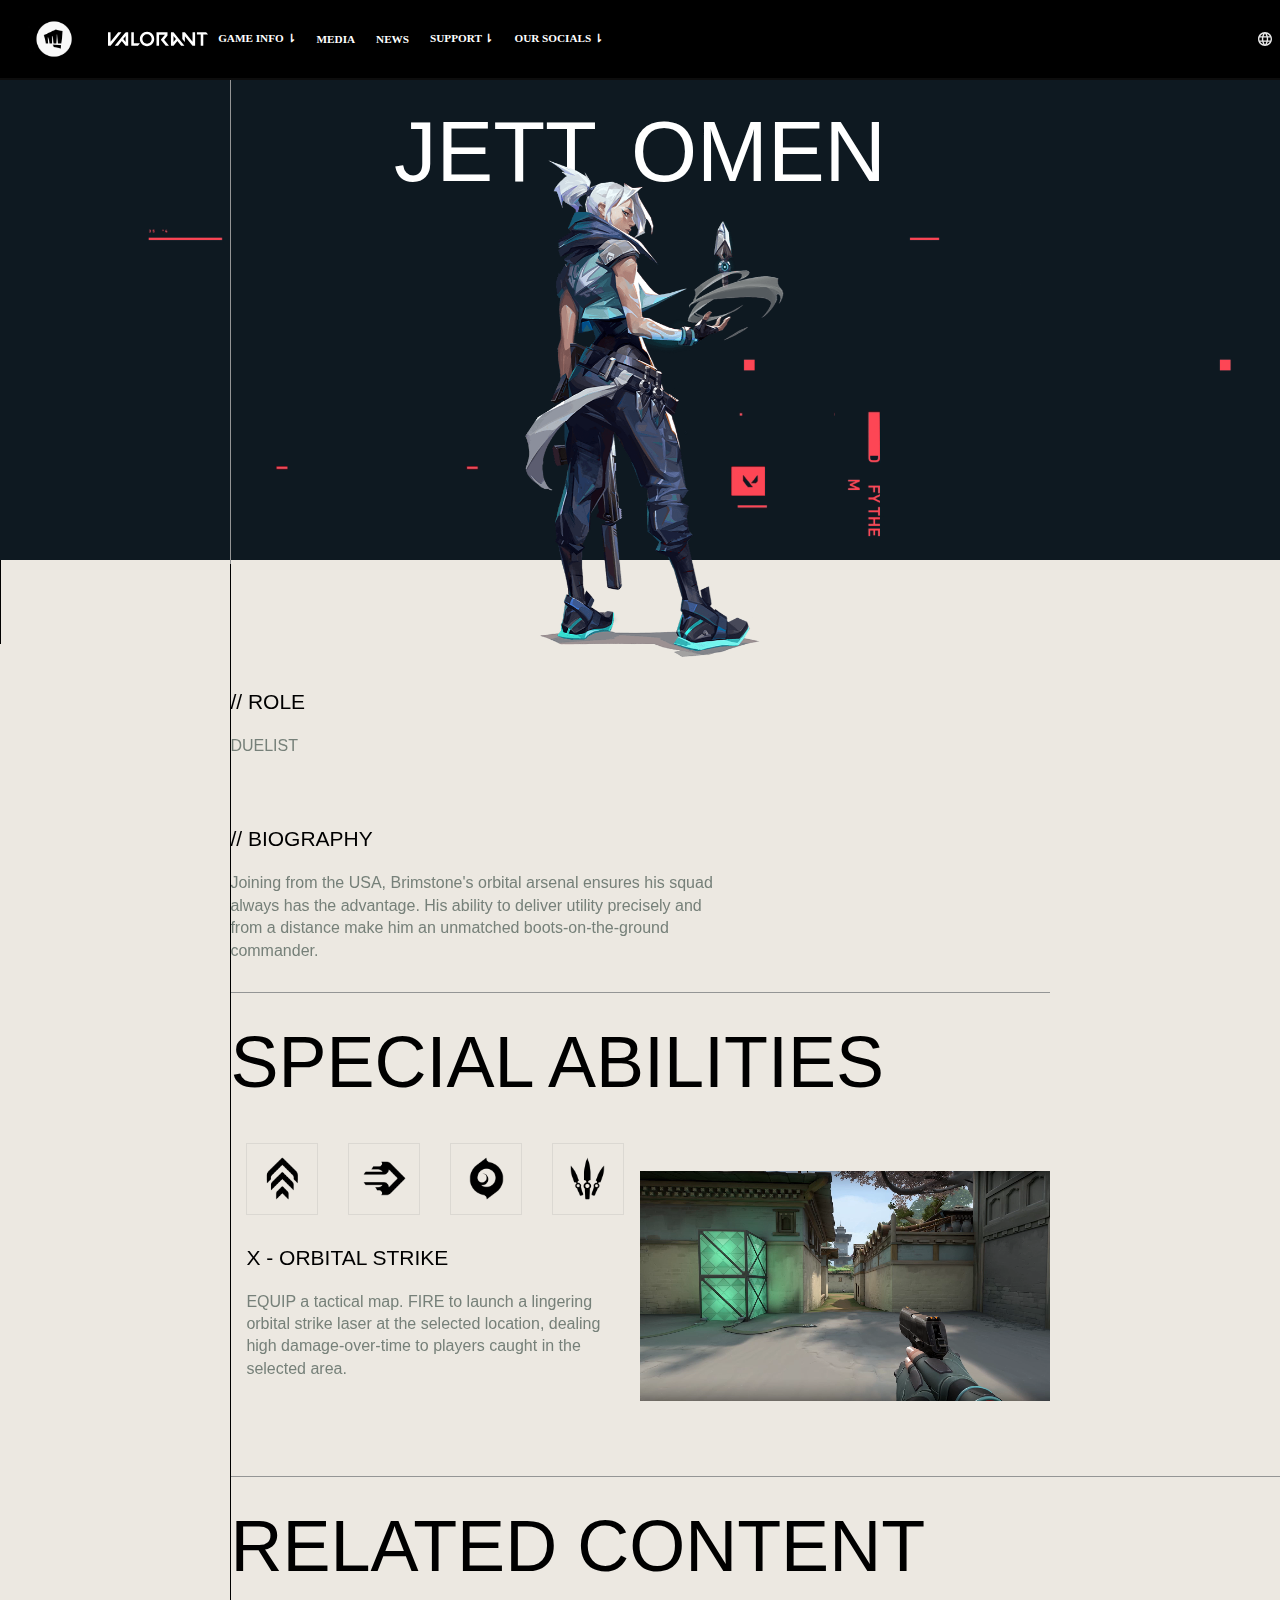
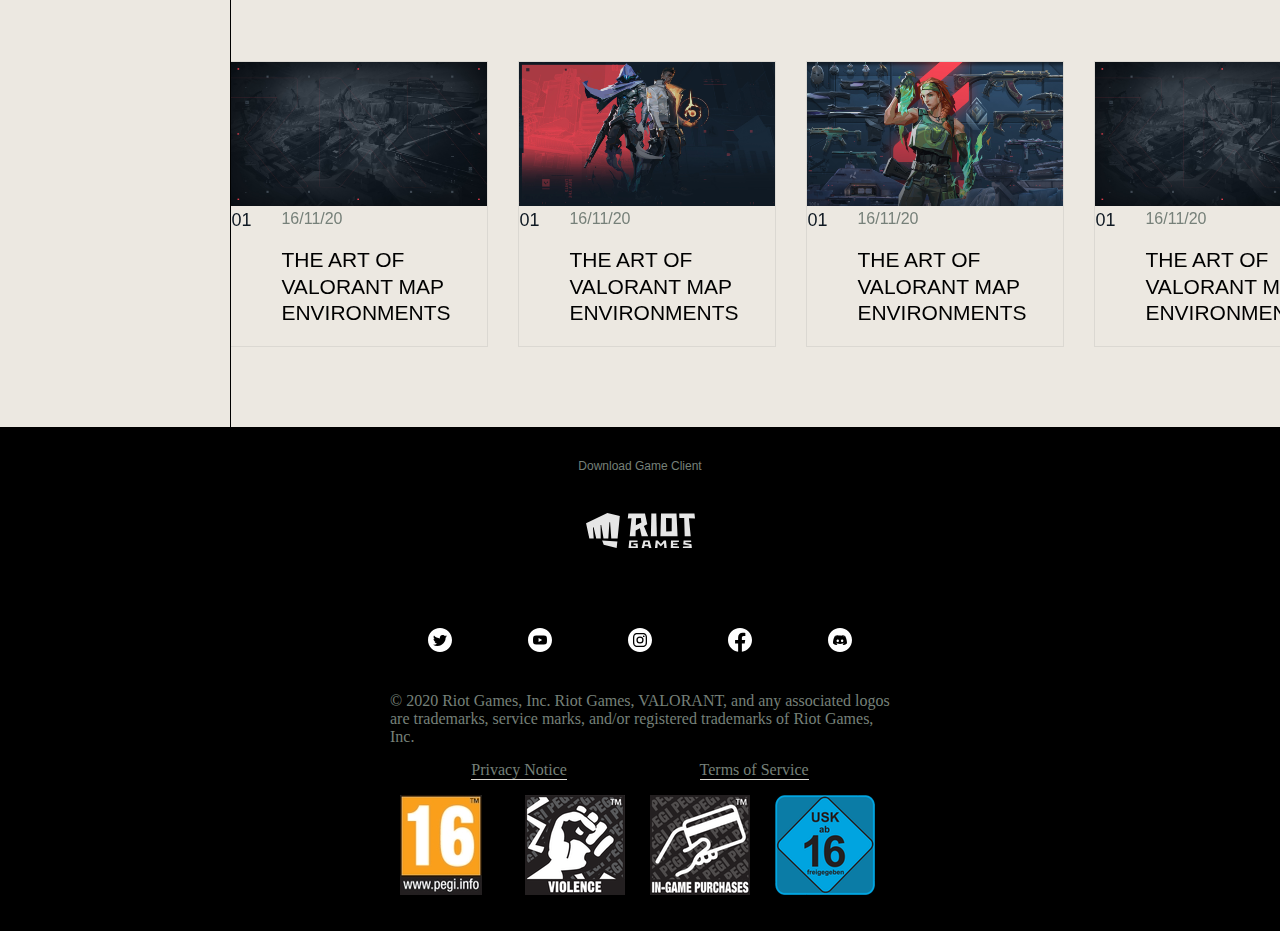
==== commit 72e7ac8a: "Add files via upload" ====
--- a/agents.html
+++ b/agents.html
@@ -10,7 +10,7 @@
     <title>Play Valorant</title>
     <link href="styles/agents.css" rel="stylesheet">
     <link href="https://lolstatic-a.akamaihd.net/webfonts/live/css/valorant/fonts.css" rel="stylesheet">
-    <link href="//db.onlinewebfonts.com/c/21379d8fbabd2222e354e68834a8d266?family=MarkforEbiquityW05-Bold" rel="stylesheet" type="text/css"/>
+    <link href="https://db.onlinewebfonts.com/c/21379d8fbabd2222e354e68834a8d266?family=MarkforEbiquityW05-Bold" rel="stylesheet" type="text/css"/>
     <link rel="icon" type="image/png" href="./assets/images/header/favicon.png"/>
 </head>
 
